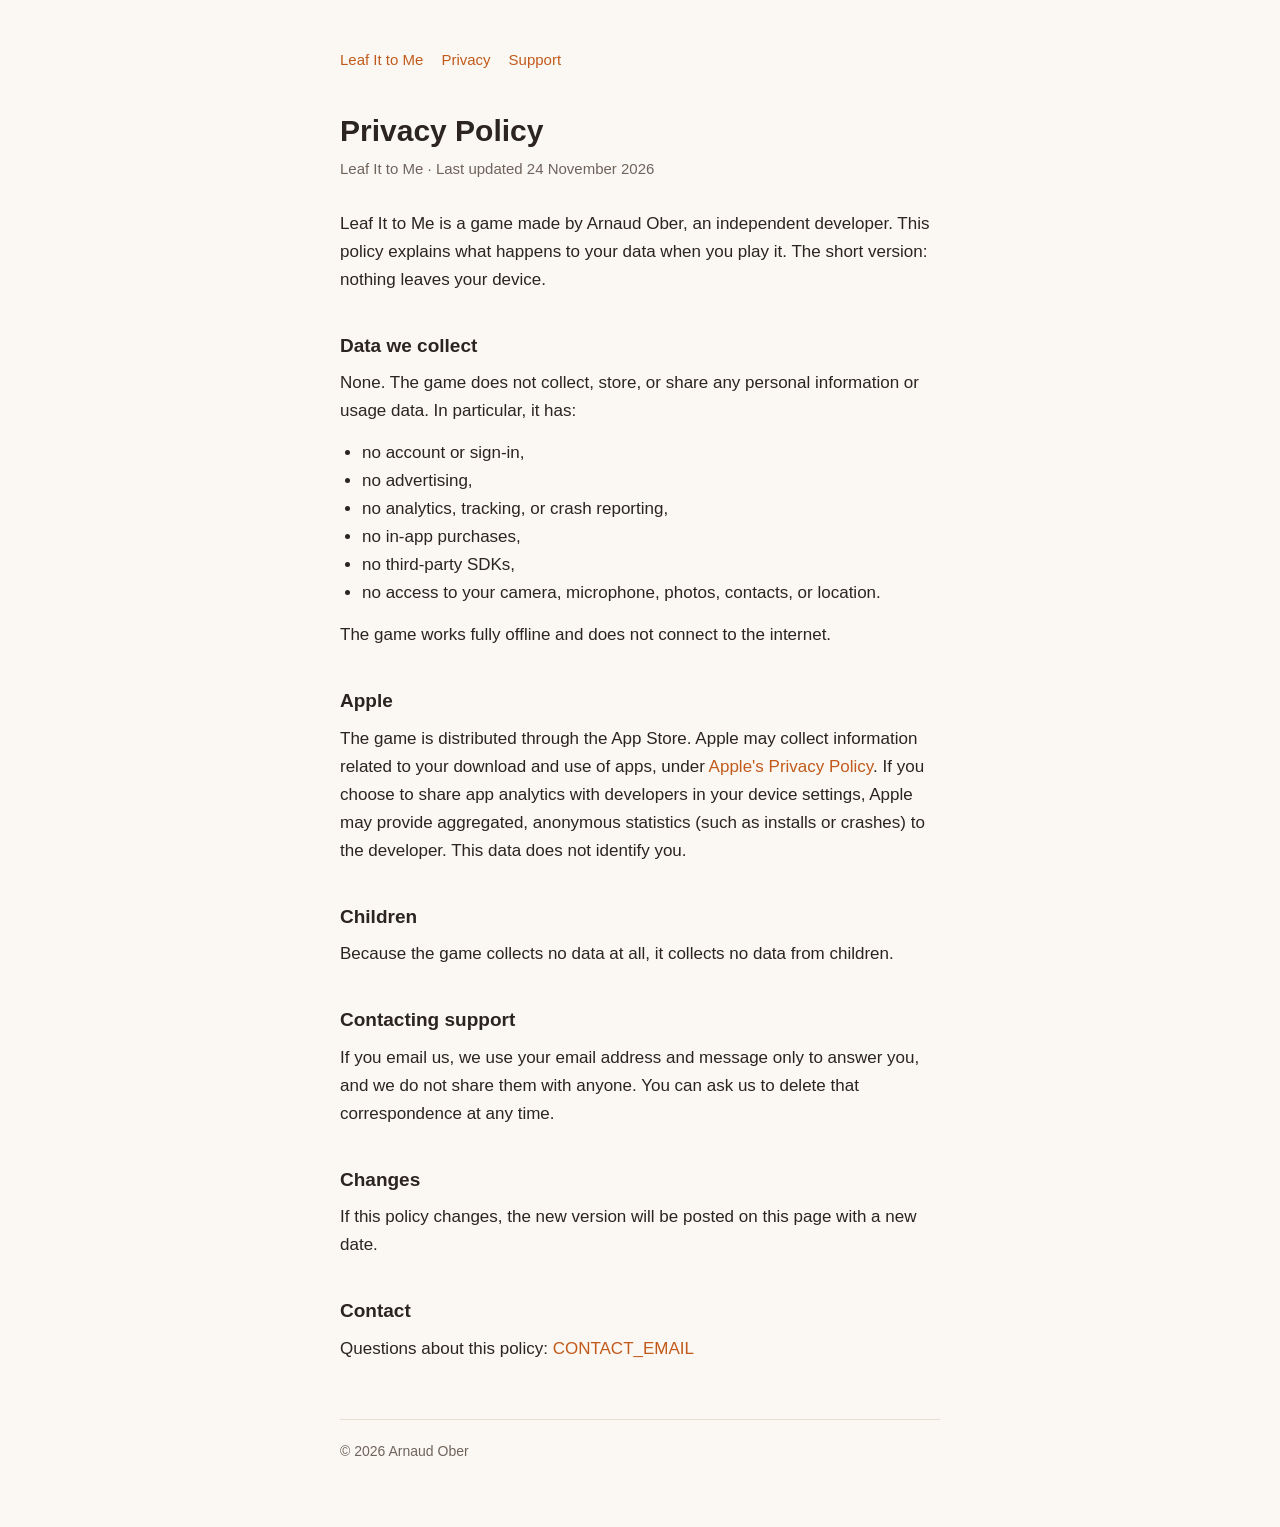
==== docs/privacy.html @ bde02d95 "Add privacy, support and landing pages for GitHub Pages Plain static site in /docs, served by GitHub" ====
<!doctype html>
<html lang="en">
<head>
<meta charset="utf-8">
<meta name="viewport" content="width=device-width, initial-scale=1">
<title>Privacy Policy · Leaf It to Me</title>
<meta name="description" content="Privacy Policy for the Leaf It to Me game.">
<link rel="stylesheet" href="style.css">
</head>
<body>
<main>
<nav><a href="./">Leaf It to Me</a><a href="privacy.html">Privacy</a><a href="support.html">Support</a></nav>
<h1>Privacy Policy</h1>
<p class="meta">Leaf It to Me · Last updated 24 November 2026</p>

<p>Leaf It to Me is a game made by Arnaud Ober, an independent developer. This policy explains what happens to your data when you play it. The short version: nothing leaves your device.</p>

<h2>Data we collect</h2>
<p>None. The game does not collect, store, or share any personal information or usage data. In particular, it has:</p>
<ul>
  <li>no account or sign-in,</li>
  <li>no advertising,</li>
  <li>no analytics, tracking, or crash reporting,</li>
  <li>no in-app purchases,</li>
  <li>no third-party SDKs,</li>
  <li>no access to your camera, microphone, photos, contacts, or location.</li>
</ul>
<p>The game works fully offline and does not connect to the internet.</p>

<h2>Apple</h2>
<p>The game is distributed through the App Store. Apple may collect information related to your download and use of apps, under <a href="https://www.apple.com/legal/privacy/">Apple's Privacy Policy</a>. If you choose to share app analytics with developers in your device settings, Apple may provide aggregated, anonymous statistics (such as installs or crashes) to the developer. This data does not identify you.</p>

<h2>Children</h2>
<p>Because the game collects no data at all, it collects no data from children.</p>

<h2>Contacting support</h2>
<p>If you email us, we use your email address and message only to answer you, and we do not share them with anyone. You can ask us to delete that correspondence at any time.</p>

<h2>Changes</h2>
<p>If this policy changes, the new version will be posted on this page with a new date.</p>

<h2>Contact</h2>
<p>Questions about this policy: <a href="mailto:CONTACT_EMAIL">CONTACT_EMAIL</a></p>
<footer>© 2026 Arnaud Ober</footer>
</main></body></html>
---- docs/style.css ----
:root {
  --bg: #fbf8f3;
  --text: #2b2420;
  --muted: #6f645c;
  --accent: #c25a1c;
  --rule: #e8e0d5;
}
@media (prefers-color-scheme: dark) {
  :root {
    --bg: #1c1916;
    --text: #ede6dd;
    --muted: #a99d92;
    --accent: #e8874a;
    --rule: #3a332d;
  }
}
* { box-sizing: border-box; }
body {
  margin: 0;
  background: var(--bg);
  color: var(--text);
  font: 17px/1.65 -apple-system, BlinkMacSystemFont, "Segoe UI", Roboto, Helvetica, Arial, sans-serif;
}
main { max-width: 640px; margin: 0 auto; padding: 48px 20px 64px; }
nav { font-size: 15px; margin-bottom: 40px; }
nav a { margin-right: 18px; }
h1 { font-size: 30px; line-height: 1.2; margin: 0 0 8px; }
h2 { font-size: 19px; margin: 36px 0 8px; }
p, ul { margin: 0 0 14px; }
ul { padding-left: 22px; }
a { color: var(--accent); text-decoration: none; }
a:hover { text-decoration: underline; }
.meta { color: var(--muted); font-size: 15px; margin-bottom: 28px; }
.hero { display: block; width: 220px; max-width: 60%; margin: 32px 0; border-radius: 16px; }
footer { margin-top: 56px; padding-top: 20px; border-top: 1px solid var(--rule); color: var(--muted); font-size: 14px; }
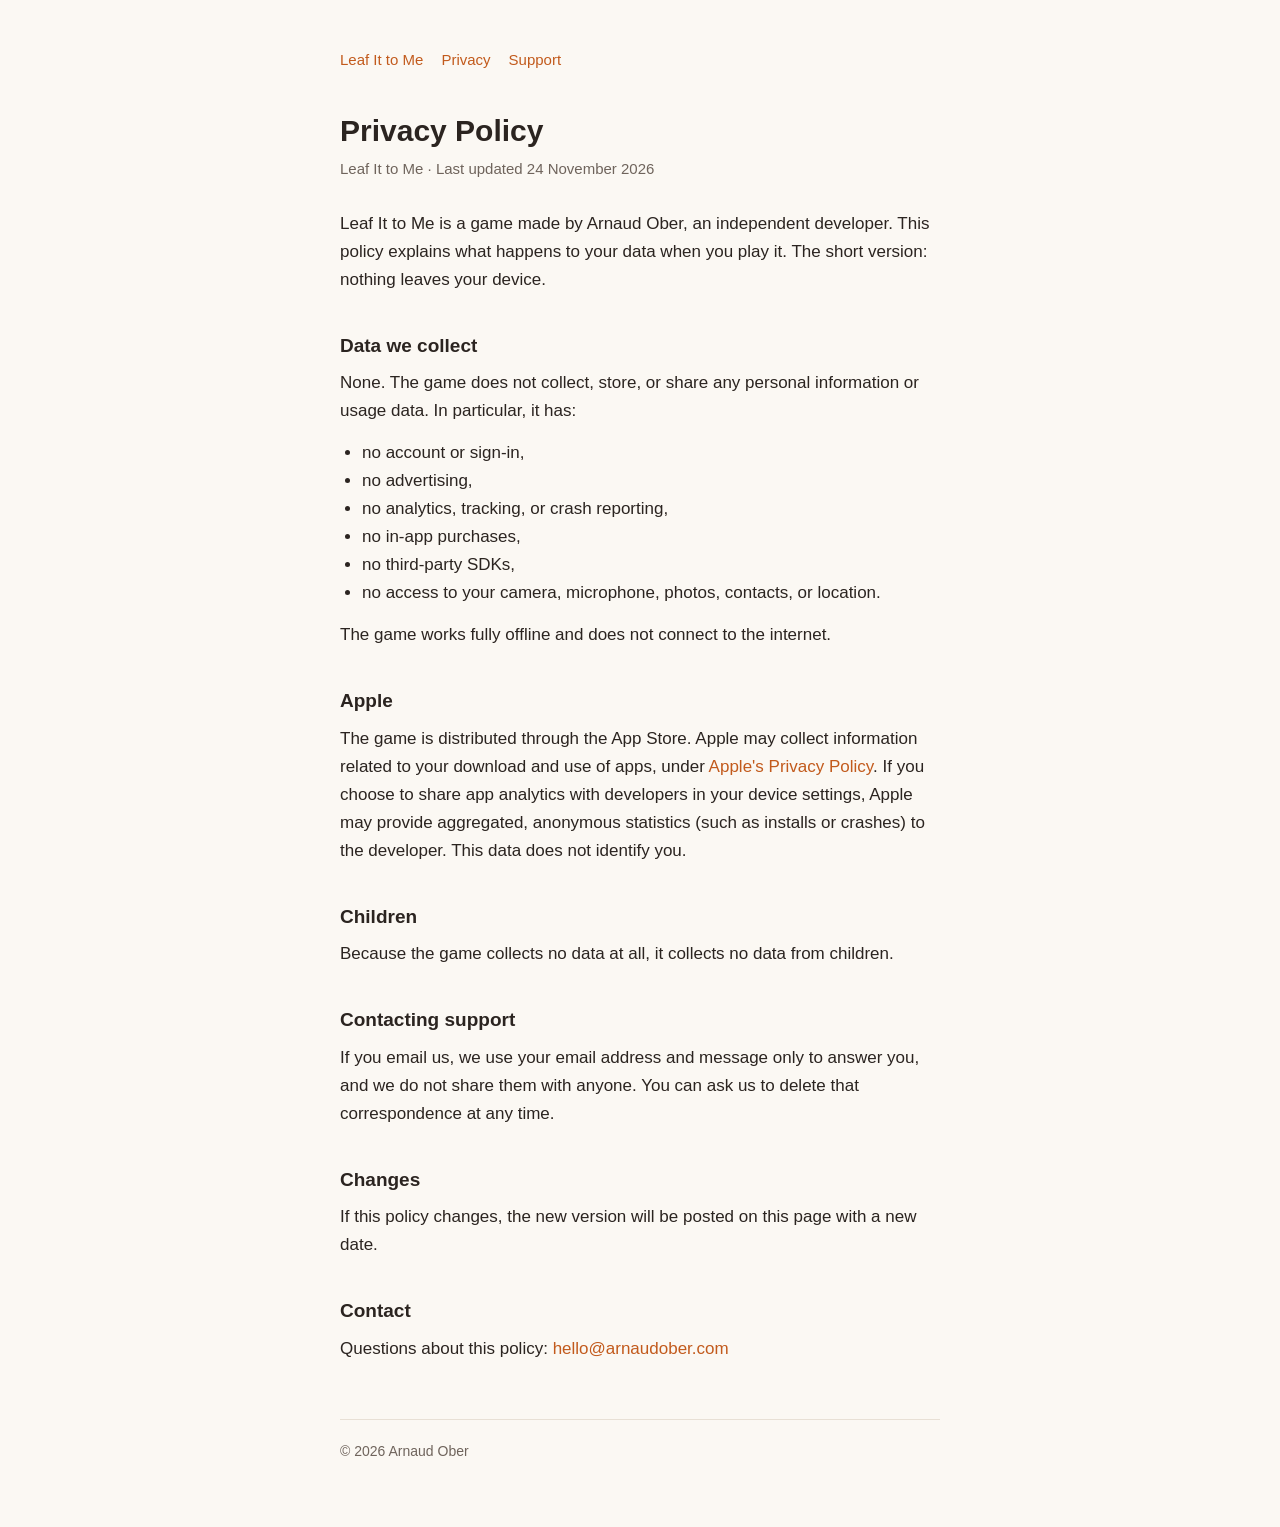
==== commit 999f13b8: "Set real contact email on privacy and support pages Replace the CONTACT_EMAIL placeholder with the p" ====
--- a/docs/privacy.html
+++ b/docs/privacy.html
@@ -40,6 +40,6 @@
 <p>If this policy changes, the new version will be posted on this page with a new date.</p>
 
 <h2>Contact</h2>
-<p>Questions about this policy: <a href="mailto:CONTACT_EMAIL">CONTACT_EMAIL</a></p>
+<p>Questions about this policy: <a href="mailto:hello@arnaudober.com">hello@arnaudober.com</a></p>
 <footer>© 2026 Arnaud Ober</footer>
 </main></body></html>
